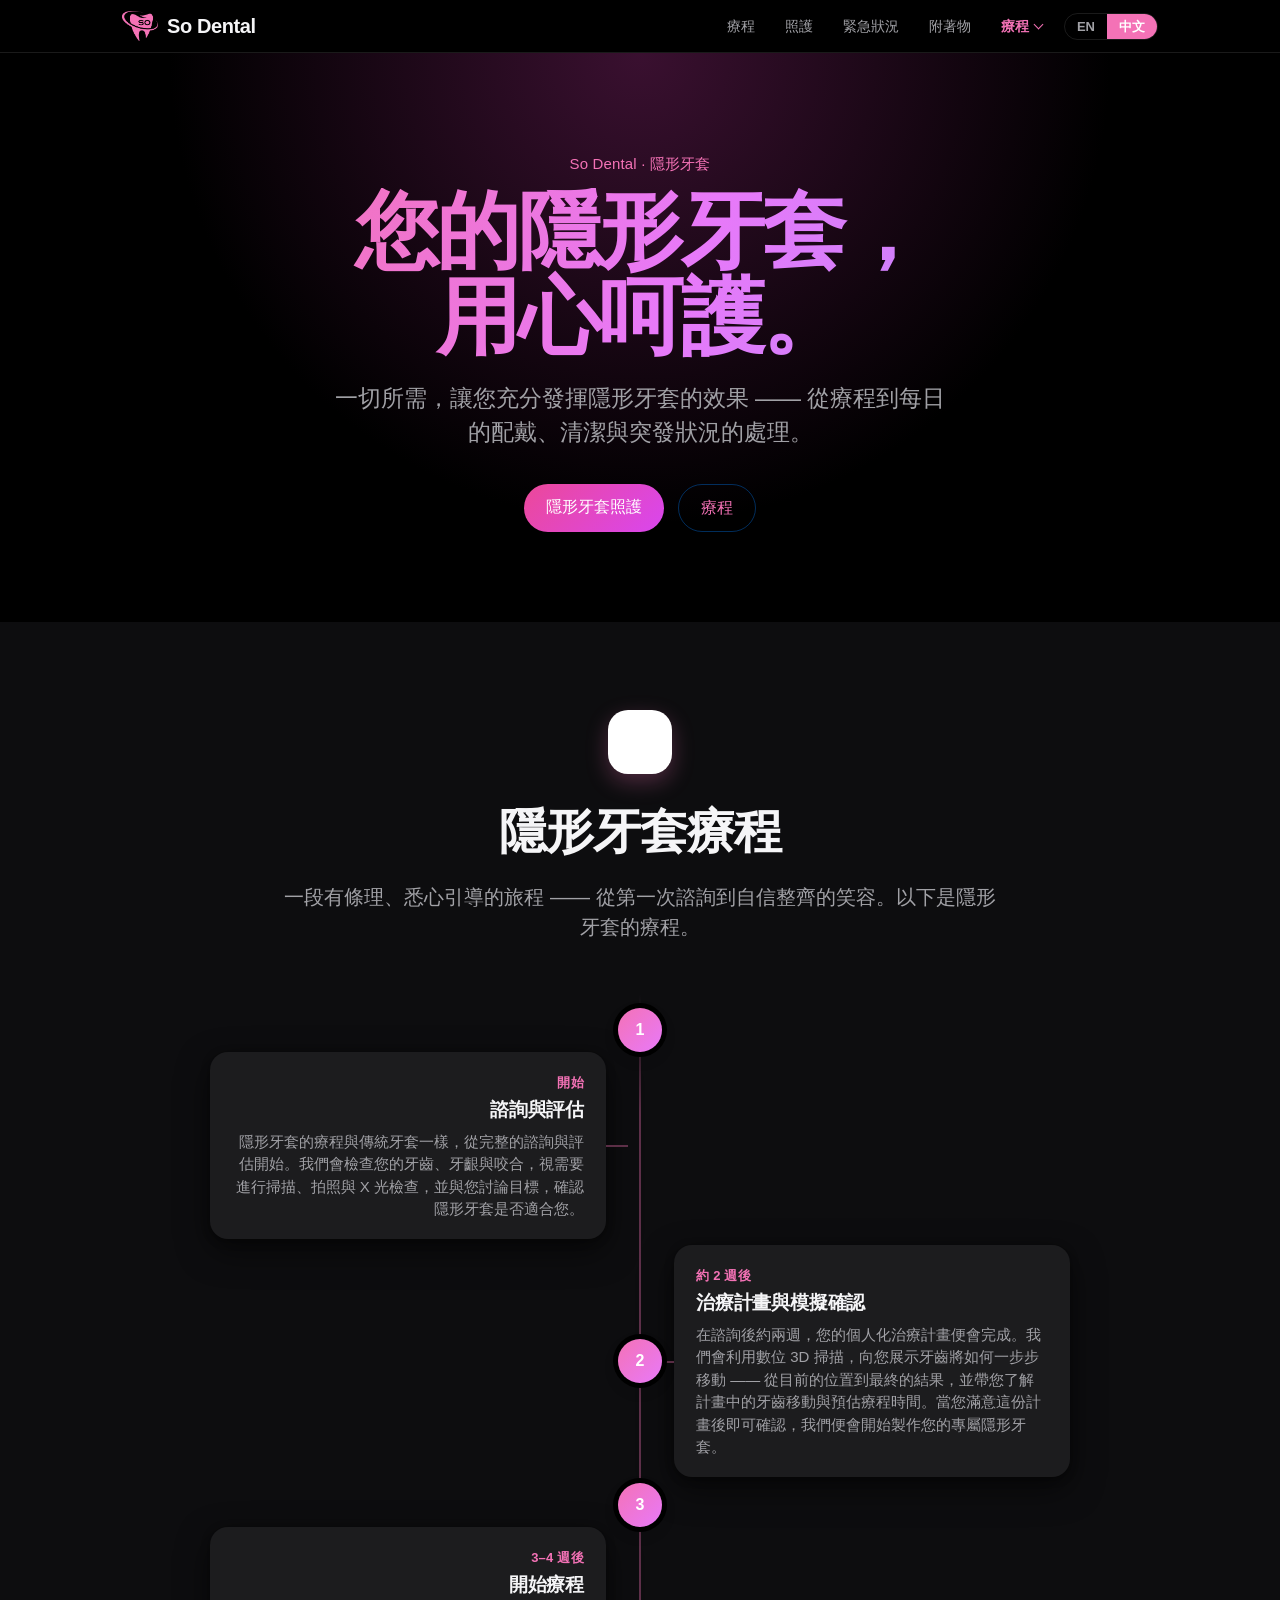
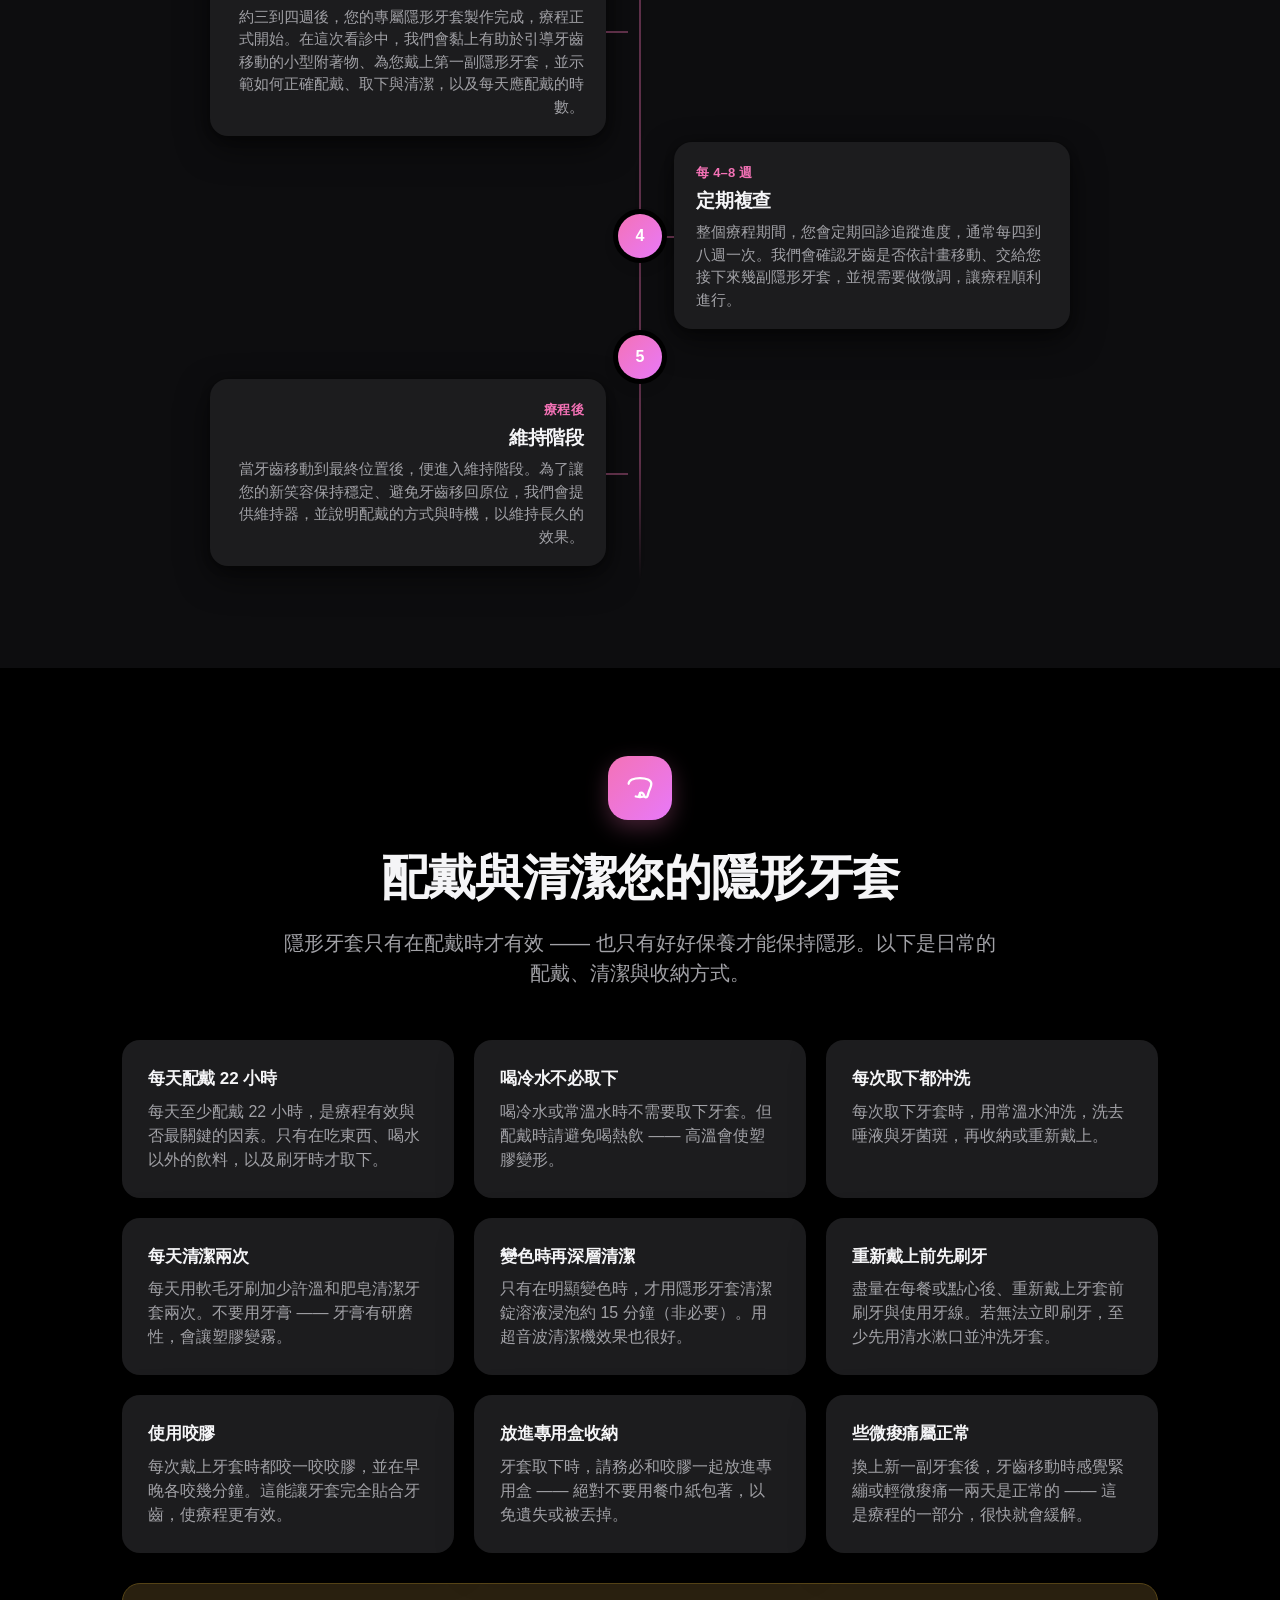
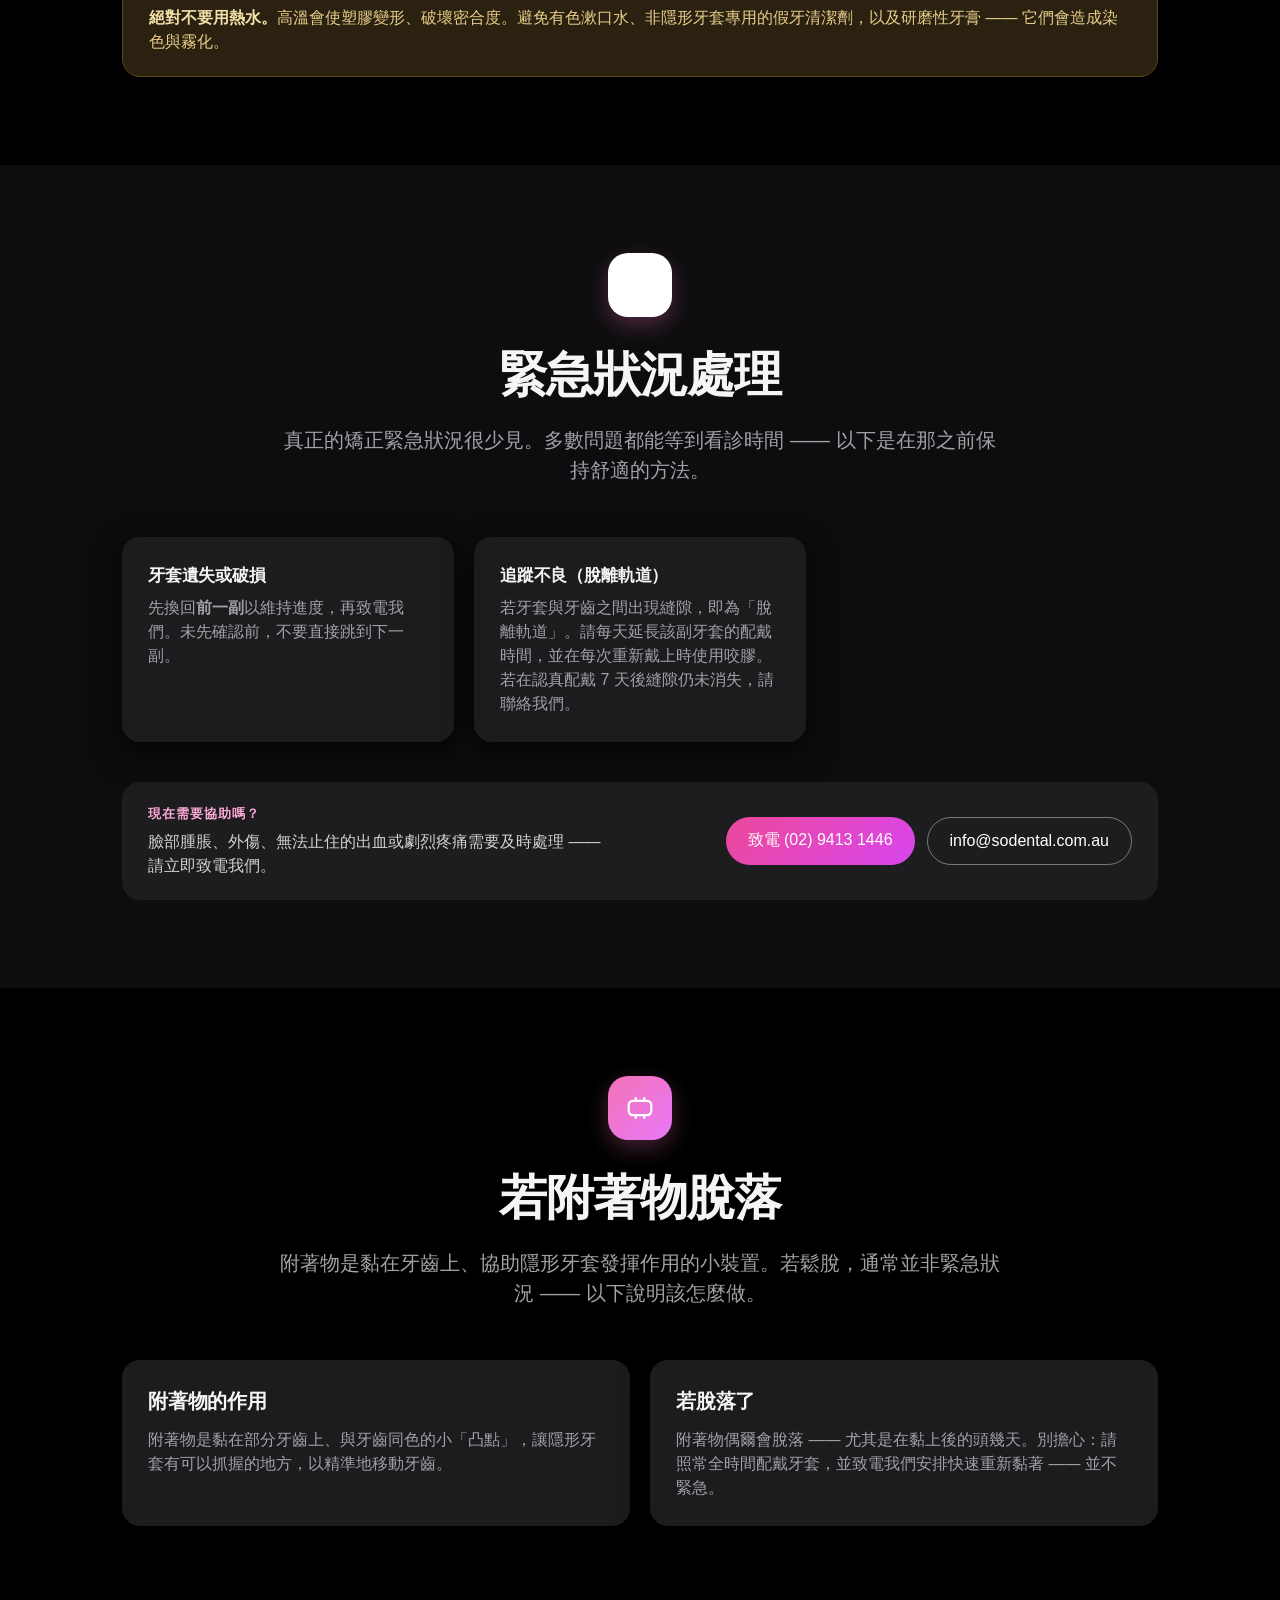
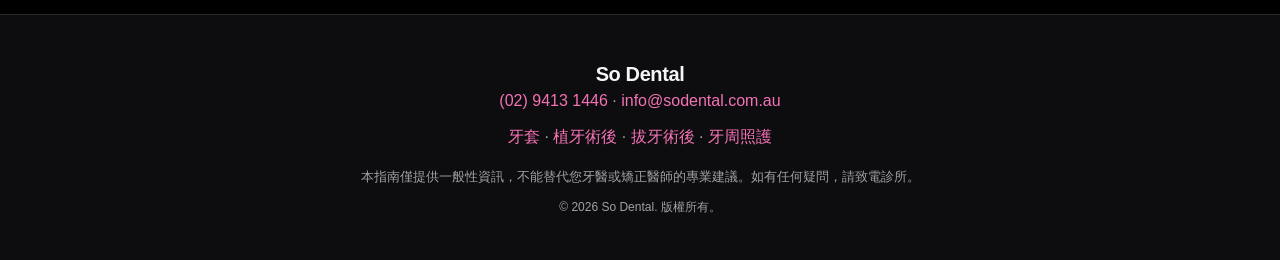
==== aligners-zh.html @ e2e8dd50 "Split Braces & Aligners into two pages (Braces + Clear Aligners) index.html/index-zh.html become the" ====
<!doctype html>
<html lang="zh-Hant">
<head>
  <meta charset="utf-8" />
  <meta name="viewport" content="width=device-width, initial-scale=1" />
  <meta name="description" content="So Dental 隱形牙套照護指南 —— 隱形牙套療程、如何配戴、清潔與收納牙套、緊急狀況處理，以及附著物脫落時該怎麼做。" />
  <title>So Dental — 隱形牙套照護</title>
  <link rel="stylesheet" href="styles.css?v=2" />
  <link rel="stylesheet" href="aligners.css?v=2" />
</head>
<body>

  <!-- ===================== NAV ===================== -->
  <header class="nav" id="top">
    <div class="nav__inner">
      <a class="nav__brand" href="#top" aria-label="So Dental 首頁"><span class="nav__logo" aria-hidden="true"></span>So Dental</a>

      <nav class="nav__links" id="navLinks" aria-label="主導覽">
        <a href="#journey">療程</a>
        <a href="#care">照護</a>
        <a href="#emergencies">緊急狀況</a>
        <a href="#attachment">附著物</a>
        <details class="tdrop">
          <summary>療程</summary>
          <div class="tdrop__menu">
            <a href="index-zh.html">牙套</a>
            <a class="is-current" aria-current="page" href="aligners-zh.html">隱形牙套</a>
            <a href="implants-zh.html">植牙術後</a>
            <a href="extraction-zh.html">拔牙術後</a>
            <a href="perio-zh.html">牙周照護</a>
          </div>
        </details>
      </nav>

      <div class="nav__actions">
        <div class="lang-toggle" role="group" aria-label="語言">
          <a href="aligners.html" lang="en">EN</a>
          <a class="is-active" href="aligners-zh.html" aria-current="true">中文</a>
        </div>
        <button class="nav__toggle" id="navToggle" aria-label="切換選單" aria-expanded="false" aria-controls="navLinks">
          <span></span><span></span><span></span>
        </button>
      </div>
    </div>
  </header>

  <!-- ===================== HERO ===================== -->
  <section class="hero">
    <div class="hero__content reveal">
      <p class="hero__eyebrow">So Dental · 隱形牙套</p>
      <h1 class="hero__title">您的隱形牙套，<br />用心呵護。</h1>
      <p class="hero__subtitle">一切所需，讓您充分發揮隱形牙套的效果 —— 從療程到每日的配戴、清潔與突發狀況的處理。</p>
      <div class="hero__actions">
        <a class="btn btn--primary" href="#care">隱形牙套照護</a>
        <a class="btn btn--ghost" href="#journey">療程</a>
      </div>
    </div>
  </section>

  <!-- ===================== 隱形牙套療程 ===================== -->
  <section class="section section--alt" id="journey">
    <div class="container">
      <div class="section__head reveal">
        <div class="badge" aria-hidden="true">
          <svg viewBox="0 0 24 24" fill="none" stroke="currentColor" stroke-width="1.6" stroke-linecap="round" stroke-linejoin="round"><path d="M6 4v10a3 3 0 0 0 3 3h6a3 3 0 0 1 3 3"/><circle cx="6" cy="4" r="2"/><circle cx="18" cy="20" r="2"/></svg>
        </div>
        <h2>隱形牙套療程</h2>
        <p class="section__lead">一段有條理、悉心引導的旅程 —— 從第一次諮詢到自信整齊的笑容。以下是隱形牙套的療程。</p>
      </div>

      <ol class="timeline">
        <li class="timeline__item reveal">
          <div class="timeline__marker">1</div>
          <div class="timeline__card">
            <span class="timeline__when">開始</span>
            <h3>諮詢與評估</h3>
            <p>隱形牙套的療程與傳統牙套一樣，從完整的諮詢與評估開始。我們會檢查您的牙齒、牙齦與咬合，視需要進行掃描、拍照與 X 光檢查，並與您討論目標，確認隱形牙套是否適合您。</p>
          </div>
        </li>
        <li class="timeline__item reveal">
          <div class="timeline__marker">2</div>
          <div class="timeline__card">
            <span class="timeline__when">約 2 週後</span>
            <h3>治療計畫與模擬確認</h3>
            <p>在諮詢後約兩週，您的個人化治療計畫便會完成。我們會利用數位 3D 掃描，向您展示牙齒將如何一步步移動 —— 從目前的位置到最終的結果，並帶您了解計畫中的牙齒移動與預估療程時間。當您滿意這份計畫後即可確認，我們便會開始製作您的專屬隱形牙套。</p>
          </div>
        </li>
        <li class="timeline__item reveal">
          <div class="timeline__marker">3</div>
          <div class="timeline__card">
            <span class="timeline__when">3–4 週後</span>
            <h3>開始療程</h3>
            <p>約三到四週後，您的專屬隱形牙套製作完成，療程正式開始。在這次看診中，我們會黏上有助於引導牙齒移動的小型附著物、為您戴上第一副隱形牙套，並示範如何正確配戴、取下與清潔，以及每天應配戴的時數。</p>
          </div>
        </li>
        <li class="timeline__item reveal">
          <div class="timeline__marker">4</div>
          <div class="timeline__card">
            <span class="timeline__when">每 4–8 週</span>
            <h3>定期複查</h3>
            <p>整個療程期間，您會定期回診追蹤進度，通常每四到八週一次。我們會確認牙齒是否依計畫移動、交給您接下來幾副隱形牙套，並視需要做微調，讓療程順利進行。</p>
          </div>
        </li>
        <li class="timeline__item reveal">
          <div class="timeline__marker">5</div>
          <div class="timeline__card">
            <span class="timeline__when">療程後</span>
            <h3>維持階段</h3>
            <p>當牙齒移動到最終位置後，便進入維持階段。為了讓您的新笑容保持穩定、避免牙齒移回原位，我們會提供維持器，並說明配戴的方式與時機，以維持長久的效果。</p>
          </div>
        </li>
      </ol>
    </div>
  </section>

  <!-- ===================== 配戴與清潔 ===================== -->
  <section class="section" id="care">
    <div class="container">
      <div class="section__head reveal">
        <div class="badge" aria-hidden="true">
          <svg viewBox="0 0 24 24" fill="none" stroke="currentColor" stroke-width="1.6" stroke-linecap="round" stroke-linejoin="round"><path d="M4 9c0-2.5 3.6-4 8-4s8 1.5 8 4c0 1.8-.7 3-1.4 4.6-.6 1.5-.9 3-1.4 4.3-.4 1-1.7 1-2.1 0-.5-1.2-.8-2.6-2-2.6-.9 0-1.4.9-1.7 2.2"/><path d="M12 15.5v3M9 18l3 .5 3-.5"/></svg>
        </div>
        <h2>配戴與清潔您的隱形牙套</h2>
        <p class="section__lead">隱形牙套只有在配戴時才有效 —— 也只有好好保養才能保持隱形。以下是日常的配戴、清潔與收納方式。</p>
      </div>

      <div class="grid grid--3 reveal">
        <div class="card">
          <h4>每天配戴 22 小時</h4>
          <p>每天至少配戴 22 小時，是療程有效與否最關鍵的因素。只有在吃東西、喝水以外的飲料，以及刷牙時才取下。</p>
        </div>
        <div class="card">
          <h4>喝冷水不必取下</h4>
          <p>喝冷水或常溫水時不需要取下牙套。但配戴時請避免喝熱飲 —— 高溫會使塑膠變形。</p>
        </div>
        <div class="card">
          <h4>每次取下都沖洗</h4>
          <p>每次取下牙套時，用常溫水沖洗，洗去唾液與牙菌斑，再收納或重新戴上。</p>
        </div>
        <div class="card">
          <h4>每天清潔兩次</h4>
          <p>每天用軟毛牙刷加少許溫和肥皂清潔牙套兩次。不要用牙膏 —— 牙膏有研磨性，會讓塑膠變霧。</p>
        </div>
        <div class="card">
          <h4>變色時再深層清潔</h4>
          <p>只有在明顯變色時，才用隱形牙套清潔錠溶液浸泡約 15 分鐘（非必要）。用超音波清潔機效果也很好。</p>
        </div>
        <div class="card">
          <h4>重新戴上前先刷牙</h4>
          <p>盡量在每餐或點心後、重新戴上牙套前刷牙與使用牙線。若無法立即刷牙，至少先用清水漱口並沖洗牙套。</p>
        </div>
        <div class="card">
          <h4>使用咬膠</h4>
          <p>每次戴上牙套時都咬一咬咬膠，並在早晚各咬幾分鐘。這能讓牙套完全貼合牙齒，使療程更有效。</p>
        </div>
        <div class="card">
          <h4>放進專用盒收納</h4>
          <p>牙套取下時，請務必和咬膠一起放進專用盒 —— 絕對不要用餐巾紙包著，以免遺失或被丟掉。</p>
        </div>
        <div class="card">
          <h4>些微痠痛屬正常</h4>
          <p>換上新一副牙套後，牙齒移動時感覺緊繃或輕微痠痛一兩天是正常的 —— 這是療程的一部分，很快就會緩解。</p>
        </div>
      </div>

      <div class="callout callout--warn reveal">
        <strong>絕對不要用熱水。</strong>高溫會使塑膠變形、破壞密合度。避免有色漱口水、非隱形牙套專用的假牙清潔劑，以及研磨性牙膏 —— 它們會造成染色與霧化。
      </div>
    </div>
  </section>

  <!-- ===================== 緊急狀況 ===================== -->
  <section class="section section--alt" id="emergencies">
    <div class="container">
      <div class="section__head reveal">
        <div class="badge" aria-hidden="true">
          <svg viewBox="0 0 24 24" fill="none" stroke="currentColor" stroke-width="1.6" stroke-linecap="round" stroke-linejoin="round"><path d="M12 3 2.5 20h19L12 3Z"/><path d="M12 10v4M12 17h.01"/></svg>
        </div>
        <h2>緊急狀況處理</h2>
        <p class="section__lead">真正的矯正緊急狀況很少見。多數問題都能等到看診時間 —— 以下是在那之前保持舒適的方法。</p>
      </div>

      <div class="grid grid--3 reveal">
        <div class="card">
          <h4>牙套遺失或破損</h4>
          <p>先換回<strong>前一副</strong>以維持進度，再致電我們。未先確認前，不要直接跳到下一副。</p>
        </div>
        <div class="card">
          <h4>追蹤不良（脫離軌道）</h4>
          <p>若牙套與牙齒之間出現縫隙，即為「脫離軌道」。請每天延長該副牙套的配戴時間，並在每次重新戴上時使用咬膠。若在認真配戴 7 天後縫隙仍未消失，請聯絡我們。</p>
        </div>
      </div>

      <div class="callout callout--emergency reveal" id="emergency-contact">
        <div>
          <p class="callout__label">現在需要協助嗎？</p>
          <p class="callout__text">臉部腫脹、外傷、無法止住的出血或劇烈疼痛需要及時處理 —— 請立即致電我們。</p>
        </div>
        <div class="callout__contact">
          <!-- REPLACE: emergency phone & email -->
          <a class="btn btn--primary" href="tel:+61294131446">致電 (02) 9413 1446</a>
          <a class="btn btn--ghost" href="mailto:info@sodental.com.au">info@sodental.com.au</a>
        </div>
      </div>
    </div>
  </section>

  <!-- ===================== 附著物脫落 ===================== -->
  <section class="section" id="attachment">
    <div class="container">
      <div class="section__head reveal">
        <div class="badge" aria-hidden="true">
          <svg viewBox="0 0 24 24" fill="none" stroke="currentColor" stroke-width="1.6" stroke-linecap="round" stroke-linejoin="round"><rect x="4" y="7" width="16" height="10" rx="3"/><path d="M9 7V5m6 2V5M9 17v2m6-2v2"/></svg>
        </div>
        <h2>若附著物脫落</h2>
        <p class="section__lead">附著物是黏在牙齒上、協助隱形牙套發揮作用的小裝置。若鬆脫，通常並非緊急狀況 —— 以下說明該怎麼做。</p>
      </div>

      <div class="grid grid--2 reveal">
        <div class="card">
          <h3>附著物的作用</h3>
          <p>附著物是黏在部分牙齒上、與牙齒同色的小「凸點」，讓隱形牙套有可以抓握的地方，以精準地移動牙齒。</p>
        </div>
        <div class="card">
          <h3>若脫落了</h3>
          <p>附著物偶爾會脫落 —— 尤其是在黏上後的頭幾天。別擔心：請照常全時間配戴牙套，並致電我們安排快速重新黏著 —— 並不緊急。</p>
        </div>
      </div>
    </div>
  </section>

  <!-- ===================== FOOTER ===================== -->
  <footer class="footer">
    <div class="container footer__inner">
      <div>
        <p class="footer__brand">So Dental</p>
        <p class="footer__contact">
          <!-- REPLACE: office phone & email -->
          <a href="tel:+61294131446">(02) 9413 1446</a> · <a href="mailto:info@sodental.com.au">info@sodental.com.au</a>
        </p>
      </div>
      <p class="footer__contact"><a href="index-zh.html">牙套</a> · <a href="implants-zh.html">植牙術後</a> · <a href="extraction-zh.html">拔牙術後</a> · <a href="perio-zh.html">牙周照護</a></p>
      <p class="footer__note">本指南僅提供一般性資訊，不能替代您牙醫或矯正醫師的專業建議。如有任何疑問，請致電診所。</p>
      <p class="footer__copy">© <span id="year"></span> So Dental. 版權所有。</p>
    </div>
  </footer>

  <script src="app.js?v=2"></script>
</body>
</html>
---- styles.css ----
/* ===================== TOKENS ===================== */
:root {
  --bg: #fbfbfd;
  --bg-alt: #f5f5f7;
  --text: #1d1d1f;
  --text-soft: #6e6e73;
  --accent: #0071e3;
  --accent-dark: #0060c8;
  --good: #1a8f4c;
  --good-bg: #eaf7ef;
  --bad: #c9372c;
  --bad-bg: #fdecea;
  --warn-bg: #fff6e6;
  --warn-border: #f0c86a;
  --card: #ffffff;
  --border: rgba(0, 0, 0, 0.08);
  --shadow: 0 2px 8px rgba(0, 0, 0, 0.04), 0 12px 32px rgba(0, 0, 0, 0.06);
  --radius: 18px;
  --radius-sm: 12px;
  --maxw: 1080px;
  --font: -apple-system, BlinkMacSystemFont, "SF Pro Display", "SF Pro Text",
    "Helvetica Neue", Arial, sans-serif;
}

* { box-sizing: border-box; }

html { scroll-behavior: smooth; scroll-padding-top: 72px; }

body {
  margin: 0;
  font-family: var(--font);
  color: var(--text);
  background: var(--bg);
  line-height: 1.5;
  -webkit-font-smoothing: antialiased;
  text-rendering: optimizeLegibility;
}

a { color: inherit; text-decoration: none; }

.container { max-width: var(--maxw); margin: 0 auto; padding: 0 22px; }

/* ===================== NAV ===================== */
.nav {
  position: sticky;
  top: 0;
  z-index: 100;
  background: rgba(251, 251, 253, 0.72);
  backdrop-filter: saturate(180%) blur(20px);
  -webkit-backdrop-filter: saturate(180%) blur(20px);
  border-bottom: 1px solid var(--border);
}

.nav__inner {
  max-width: var(--maxw);
  margin: 0 auto;
  height: 52px;
  padding: 0 22px;
  display: flex;
  align-items: center;
  justify-content: space-between;
}

.nav__brand {
  font-size: 20px;
  font-weight: 600;
  letter-spacing: -0.02em;
  display: inline-flex;
  align-items: center;
  gap: 9px;
}
/* So Dental logo mark — masked so it takes each page's accent colour */
.nav__logo {
  flex: none;
  width: 36px;
  height: 30px;
  background-color: var(--accent);
  -webkit-mask: url("logo-mask.png") left center / contain no-repeat;
  mask: url("logo-mask.png") left center / contain no-repeat;
}

.nav__links { display: flex; gap: 30px; }

.nav__links a {
  font-size: 14px;
  color: var(--text-soft);
  transition: color 0.2s ease;
}
.nav__links a:hover { color: var(--text); }

/* right-side nav actions + EN/中文 language toggle (implant pages) */
.nav__links { margin-left: auto; }
.nav__actions { display: flex; align-items: center; gap: 14px; margin-left: 22px; }

.lang-toggle {
  display: inline-flex;
  align-items: center;
  border: 1px solid var(--border);
  border-radius: 980px;
  overflow: hidden;
  font-size: 13px;
  line-height: 1;
}
.lang-toggle a {
  padding: 6px 12px;
  color: var(--text-soft);
  font-weight: 600;
  transition: background 0.2s ease, color 0.2s ease;
}
.lang-toggle a.is-active { background: var(--accent); color: #fff; }
.lang-toggle a:not(.is-active):hover { color: var(--text); }

/* compact "Treatments" dropdown (native <details>) — switches guides */
.tdrop { position: relative; display: inline-flex; align-items: center; }
.tdrop > summary {
  list-style: none;
  cursor: pointer;
  font-size: 14px;
  font-weight: 600;
  color: var(--accent);
  display: inline-flex;
  align-items: center;
  gap: 6px;
  white-space: nowrap;
}
.tdrop > summary::-webkit-details-marker { display: none; }
.tdrop > summary::after {
  content: "";
  width: 6px;
  height: 6px;
  border-right: 1.6px solid currentColor;
  border-bottom: 1.6px solid currentColor;
  transform: rotate(45deg);
  margin-top: -3px;
  transition: transform 0.2s ease;
}
.tdrop[open] > summary::after { transform: rotate(-135deg); margin-top: 2px; }
.tdrop__menu {
  position: absolute;
  top: calc(100% + 14px);
  right: 0;
  min-width: 220px;
  background: var(--card);
  border: 1px solid var(--border);
  border-radius: 14px;
  box-shadow: var(--shadow);
  padding: 6px;
  display: flex;
  flex-direction: column;
  gap: 2px;
  z-index: 200;
}
.nav__links .tdrop__menu a {
  padding: 11px 14px;
  border-radius: 9px;
  font-size: 14px;
  color: var(--text);
  white-space: nowrap;
}
.nav__links .tdrop__menu a:hover { background: var(--bg-alt); color: var(--text); }
.nav__links .tdrop__menu a.is-current { color: var(--accent); font-weight: 600; background: var(--bg-alt); }

.nav__toggle {
  display: none;
  flex-direction: column;
  justify-content: center;
  gap: 5px;
  width: 40px;
  height: 40px;
  padding: 0;
  background: none;
  border: none;
  cursor: pointer;
}
.nav__toggle span {
  display: block;
  height: 1.5px;
  width: 22px;
  background: var(--text);
  transition: transform 0.3s ease, opacity 0.3s ease;
}

/* ===================== BUTTONS ===================== */
.btn {
  display: inline-block;
  font-size: 16px;
  font-weight: 500;
  padding: 11px 22px;
  border-radius: 980px;
  transition: transform 0.15s ease, background 0.2s ease, color 0.2s ease;
  white-space: nowrap;
}
.btn:active { transform: scale(0.97); }
.btn--sm { font-size: 14px; padding: 8px 18px; }

.btn--primary { background: var(--accent); color: #fff; }
.btn--primary:hover { background: var(--accent-dark); }

.btn--ghost { color: var(--accent); border: 1px solid rgba(0, 113, 227, 0.4); }
.btn--ghost:hover { background: rgba(0, 113, 227, 0.06); }

/* ===================== HERO ===================== */
.hero {
  text-align: center;
  padding: 100px 22px 90px;
  background: radial-gradient(circle at 50% 0%, #eef4ff 0%, var(--bg) 55%);
}
.hero__content { max-width: 760px; margin: 0 auto; }

.hero__eyebrow {
  font-size: 15px;
  color: var(--accent);
  font-weight: 500;
  margin: 0 0 12px;
  letter-spacing: 0.01em;
}
.hero__title {
  font-size: clamp(44px, 8vw, 84px);
  line-height: 1.03;
  letter-spacing: -0.03em;
  font-weight: 700;
  margin: 0 0 20px;
}
.hero__subtitle {
  font-size: clamp(18px, 2.5vw, 23px);
  color: var(--text-soft);
  margin: 0 auto 34px;
  max-width: 620px;
}
.hero__actions { display: flex; gap: 14px; justify-content: center; flex-wrap: wrap; }

/* ===================== SECTIONS ===================== */
.section { padding: 88px 0; }
.section--alt { background: var(--bg-alt); }

.section__head { text-align: center; max-width: 720px; margin: 0 auto 52px; }
.section__head h2 {
  font-size: clamp(32px, 5vw, 48px);
  letter-spacing: -0.02em;
  font-weight: 700;
  margin: 0 0 14px;
}
.section__lead { font-size: clamp(17px, 2.2vw, 20px); color: var(--text-soft); margin: 0; }

.subhead {
  font-size: 22px;
  font-weight: 600;
  letter-spacing: -0.01em;
  margin: 44px 0 22px;
  text-align: center;
}

.badge {
  width: 64px;
  height: 64px;
  margin: 0 auto 22px;
  display: grid;
  place-items: center;
  border-radius: 20px;
  background: #fff;
  color: var(--accent);
  box-shadow: var(--shadow);
}
.badge svg { width: 34px; height: 34px; }
.section--alt .badge { background: #fff; }

/* ===================== STEPS ===================== */
.steps {
  list-style: none;
  counter-reset: step;
  margin: 0 auto;
  padding: 0;
  max-width: 720px;
  display: grid;
  gap: 14px;
}
.steps li {
  display: flex;
  gap: 18px;
  align-items: flex-start;
  background: var(--card);
  border-radius: var(--radius);
  padding: 22px 24px;
  box-shadow: var(--shadow);
}
.steps__num {
  flex: none;
  width: 34px;
  height: 34px;
  border-radius: 50%;
  background: var(--accent);
  color: #fff;
  font-weight: 600;
  display: grid;
  place-items: center;
  font-size: 15px;
}
.steps h3 { margin: 0 0 4px; font-size: 18px; letter-spacing: -0.01em; }
.steps p { margin: 0; color: var(--text-soft); }

/* ===================== TIMELINE ===================== */
.timeline {
  position: relative;
  max-width: 860px;
  margin: 0 auto;
  padding: 8px 0;
  list-style: none;
}
/* the connecting line */
.timeline::before {
  content: "";
  position: absolute;
  top: 0;
  bottom: 0;
  left: 50%;
  transform: translateX(-50%);
  width: 2px;
  background: linear-gradient(180deg, transparent, var(--accent) 10%, var(--accent) 90%, transparent);
  opacity: 0.35;
  z-index: 0;
}

.timeline__item {
  position: relative;
  display: grid;
  grid-template-columns: 1fr 48px 1fr;
  align-items: center;
  column-gap: 10px;
  margin: 6px 0;
}

/* node marker sits on the line */
.timeline__marker {
  grid-column: 2;
  justify-self: center;
  z-index: 2;
  width: 44px;
  height: 44px;
  border-radius: 50%;
  background: var(--accent);
  color: #fff;
  font-weight: 600;
  font-size: 16px;
  display: grid;
  place-items: center;
  box-shadow: 0 0 0 5px var(--bg), 0 6px 16px rgba(0, 0, 0, 0.14);
}

.timeline__card {
  position: relative;
  z-index: 1;
  background: var(--card);
  border-radius: var(--radius);
  padding: 18px 22px;
  box-shadow: var(--shadow);
}
/* small connector from card to the centre line */
.timeline__card::after {
  content: "";
  position: absolute;
  top: 50%;
  width: 22px;
  height: 2px;
  background: var(--accent);
  opacity: 0.35;
}

.timeline__item:nth-child(odd) .timeline__card { grid-column: 1; text-align: right; }
.timeline__item:nth-child(odd) .timeline__card::after { right: -22px; }
.timeline__item:nth-child(even) .timeline__card { grid-column: 3; text-align: left; }
.timeline__item:nth-child(even) .timeline__card::after { left: -22px; }

.timeline__when {
  display: inline-block;
  font-size: 13px;
  font-weight: 600;
  letter-spacing: 0.02em;
  color: var(--accent);
  margin-bottom: 4px;
}
.timeline__card h3 { margin: 0 0 6px; font-size: 19px; letter-spacing: -0.01em; }
.timeline__card p { margin: 0; color: var(--text-soft); font-size: 15px; }

/* collapse to a single left rail on small screens */
@media (max-width: 720px) {
  .timeline::before { left: 21px; }
  .timeline__item {
    grid-template-columns: 44px 1fr;
    column-gap: 16px;
    align-items: start;
    margin: 4px 0;
  }
  .timeline__marker { grid-column: 1; align-self: start; }
  .timeline__item:nth-child(odd) .timeline__card,
  .timeline__item:nth-child(even) .timeline__card {
    grid-column: 2;
    text-align: left;
  }
  .timeline__card::after { display: none; }
}

/* ===================== GRID + CARDS ===================== */
.grid { display: grid; gap: 20px; }
.grid--2 { grid-template-columns: repeat(2, 1fr); }
.grid--3 { grid-template-columns: repeat(3, 1fr); }
.grid--cards { grid-template-columns: repeat(4, 1fr); }

.card {
  background: var(--card);
  border-radius: var(--radius);
  padding: 26px 26px;
  box-shadow: var(--shadow);
}
.card h3 { margin: 0 0 12px; font-size: 20px; letter-spacing: -0.01em; }
.card h4 { margin: 0 0 8px; font-size: 17px; letter-spacing: -0.01em; }
.card p { margin: 0; color: var(--text-soft); }

.card--good { background: var(--good-bg); }
.card--bad { background: var(--bad-bg); }

/* ===================== LISTS ===================== */
.list { margin: 0; padding-left: 20px; color: var(--text-soft); }
.list li { margin: 7px 0; }
.list--check, .list--cross { list-style: none; padding-left: 0; }
.list--check li, .list--cross li { position: relative; padding-left: 30px; }
.list--check li::before,
.list--cross li::before {
  position: absolute;
  left: 0;
  top: 0;
  font-weight: 700;
}
.list--check li::before { content: "✓"; color: var(--good); }
.list--cross li::before { content: "✕"; color: var(--bad); }

.pill {
  display: inline-block;
  font-size: 13px;
  font-weight: 600;
  padding: 4px 12px;
  border-radius: 980px;
  letter-spacing: 0.02em;
}
.pill--good { background: var(--good); color: #fff; }
.pill--bad { background: var(--bad); color: #fff; }

/* ===================== TIPS / CALLOUTS ===================== */
.tip {
  max-width: 720px;
  margin: 28px auto 0;
  background: #fff;
  border: 1px solid var(--border);
  border-radius: var(--radius-sm);
  padding: 16px 20px;
  color: var(--text-soft);
  font-size: 15px;
}
.tip strong { color: var(--text); }

.callout {
  margin-top: 30px;
  border-radius: var(--radius);
  padding: 22px 26px;
}
.callout--warn {
  background: var(--warn-bg);
  border: 1px solid var(--warn-border);
  color: #6b4e00;
}
.callout--warn strong { color: #5a3d00; }

.callout--emergency {
  margin-top: 40px;
  /* fixed dark background so it stays readable in both light and dark mode */
  background: #1d1d1f;
  color: #fff;
  display: flex;
  gap: 24px;
  align-items: center;
  justify-content: space-between;
  flex-wrap: wrap;
}
.callout__label { font-size: 13px; text-transform: uppercase; letter-spacing: 0.08em; color: #ff6b60; margin: 0 0 6px; font-weight: 600; }
.callout__text { margin: 0; color: rgba(255, 255, 255, 0.8); max-width: 460px; }
.callout__contact { display: flex; gap: 12px; flex-wrap: wrap; }
.callout--emergency .btn--ghost { color: #fff; border-color: rgba(255, 255, 255, 0.4); }
.callout--emergency .btn--ghost:hover { background: rgba(255, 255, 255, 0.1); }

/* ===================== PRODUCTS ===================== */
.product {
  background: var(--card);
  border-radius: var(--radius);
  padding: 26px 22px;
  box-shadow: var(--shadow);
  display: flex;
  flex-direction: column;
  transition: transform 0.25s ease, box-shadow 0.25s ease;
}
.product:hover {
  transform: translateY(-6px);
  box-shadow: 0 4px 12px rgba(0, 0, 0, 0.06), 0 22px 44px rgba(0, 0, 0, 0.1);
}
.product__icon { font-size: 40px; margin-bottom: 14px; }
.product h3 { margin: 0 0 8px; font-size: 19px; letter-spacing: -0.01em; }
.product p { margin: 0 0 20px; color: var(--text-soft); font-size: 15px; flex: 1; }

.disclaimer {
  max-width: 780px;
  margin: 36px auto 0;
  text-align: center;
  font-size: 13px;
  color: var(--text-soft);
}

/* ===================== FOOTER ===================== */
.footer { background: var(--bg-alt); border-top: 1px solid var(--border); padding: 44px 0; }
.footer__inner { text-align: center; display: grid; gap: 12px; }
.footer__brand { font-size: 20px; font-weight: 600; margin: 0; letter-spacing: -0.02em; }
.footer__contact { margin: 0; color: var(--text-soft); }
.footer__contact a { color: var(--accent); }
.footer__note { margin: 6px auto 0; max-width: 620px; font-size: 13px; color: var(--text-soft); }
.footer__copy { margin: 0; font-size: 12px; color: var(--text-soft); }

/* ===================== REVEAL ANIMATION ===================== */
.reveal {
  opacity: 0;
  transform: translateY(24px);
  transition: opacity 0.7s ease, transform 0.7s ease;
}
.reveal.is-visible { opacity: 1; transform: none; }

/* ===================== RESPONSIVE ===================== */
@media (max-width: 900px) {
  .grid--cards { grid-template-columns: repeat(2, 1fr); }
  .grid--3 { grid-template-columns: repeat(2, 1fr); }
}

@media (max-width: 720px) {
  .nav__toggle { display: flex; }
  .nav__links {
    position: absolute;
    top: 52px;
    left: 0;
    right: 0;
    flex-direction: column;
    gap: 0;
    background: rgba(251, 251, 253, 0.96);
    backdrop-filter: blur(20px);
    -webkit-backdrop-filter: blur(20px);
    border-bottom: 1px solid var(--border);
    max-height: 0;
    overflow: hidden;
    transition: max-height 0.3s ease;
  }
  .nav__links.is-open { max-height: 85vh; overflow-y: auto; }
  .nav__links a {
    padding: 16px 22px;
    border-top: 1px solid var(--border);
    font-size: 16px;
  }
  /* Treatments dropdown expands inline within the mobile menu */
  .tdrop { display: block; }
  .tdrop > summary {
    padding: 16px 22px;
    border-top: 1px solid var(--border);
    font-size: 16px;
    justify-content: space-between;
  }
  .tdrop__menu {
    position: static;
    min-width: 0;
    border: none;
    border-radius: 0;
    box-shadow: none;
    background: transparent;
    padding: 0;
    gap: 0;
  }
  .nav__links .tdrop__menu a {
    padding: 14px 22px 14px 40px;
    border-radius: 0;
    border-top: 1px solid var(--border);
    font-size: 15px;
  }
  .nav__links .tdrop__menu a.is-current { background: transparent; }
  .nav__toggle.is-open span:nth-child(1) { transform: translateY(6.5px) rotate(45deg); }
  .nav__toggle.is-open span:nth-child(2) { opacity: 0; }
  .nav__toggle.is-open span:nth-child(3) { transform: translateY(-6.5px) rotate(-45deg); }

  .grid--2, .grid--3, .grid--cards { grid-template-columns: 1fr; }
  .section { padding: 64px 0; }
  .callout--emergency { flex-direction: column; align-items: flex-start; }
}

/* ===================== DARK MODE (always on — no light mode) ===================== */
:root {
  color-scheme: dark;
  --bg: #000000;
  --bg-alt: #0d0d0f;
  --text: #f5f5f7;
  --text-soft: #a1a1a6;
  --accent: #2997ff;
  --accent-dark: #0a84ff;
  --card: #1c1c1e;
  --border: rgba(255, 255, 255, 0.1);
  --shadow: 0 2px 8px rgba(0, 0, 0, 0.4), 0 12px 32px rgba(0, 0, 0, 0.5);
  --good-bg: #14301f;
  --bad-bg: #3a1512;
  --warn-bg: #2a2110;
  --warn-border: #5a4718;
}
.nav { background: rgba(0, 0, 0, 0.72); }
.hero { background: radial-gradient(circle at 50% 0%, #10233f 0%, var(--bg) 55%); }
.badge { background: var(--card); }
.tip { background: var(--card); }
.callout--warn { color: #e8cd8a; }
.callout--warn strong { color: #f3dfa8; }
.nav__links { background: rgba(0, 0, 0, 0.96); }

@media (prefers-reduced-motion: reduce) {
  html { scroll-behavior: auto; }
  .reveal { opacity: 1; transform: none; transition: none; }
}
---- aligners.css ----
/* ===================================================================
   Clear Aligners page theme — Rose / Pink with gradient flourishes
   Loaded after styles.css. Distinct from braces-blue, implants-teal,
   extraction-coral, perio-violet. Site is dark-only.
   =================================================================== */

:root {
  --accent: #f472b6;
  --accent-dark: #f9a8d4;
}

.hero { background: radial-gradient(circle at 50% 0%, #3a1030 0%, var(--bg) 55%); }
.hero__eyebrow { color: var(--accent); }
.hero__title {
  color: #f472b6;
  background: linear-gradient(115deg, #f472b6 0%, #e879f9 55%, #c084fc 100%);
  -webkit-background-clip: text;
  background-clip: text;
  -webkit-text-fill-color: transparent;
}

.badge {
  background: linear-gradient(135deg, #f472b6, #e879f9);
  color: #fff;
  box-shadow: 0 8px 22px rgba(244, 114, 182, 0.28);
}

.btn--primary { background: linear-gradient(135deg, #ec4899, #d946ef); }
.btn--primary:hover { background: linear-gradient(135deg, #db2777, #c026d3); }

.steps__num,
.timeline__marker { background: linear-gradient(135deg, #f472b6, #e879f9); }

.callout--emergency .callout__label { color: #f9a8d4; }
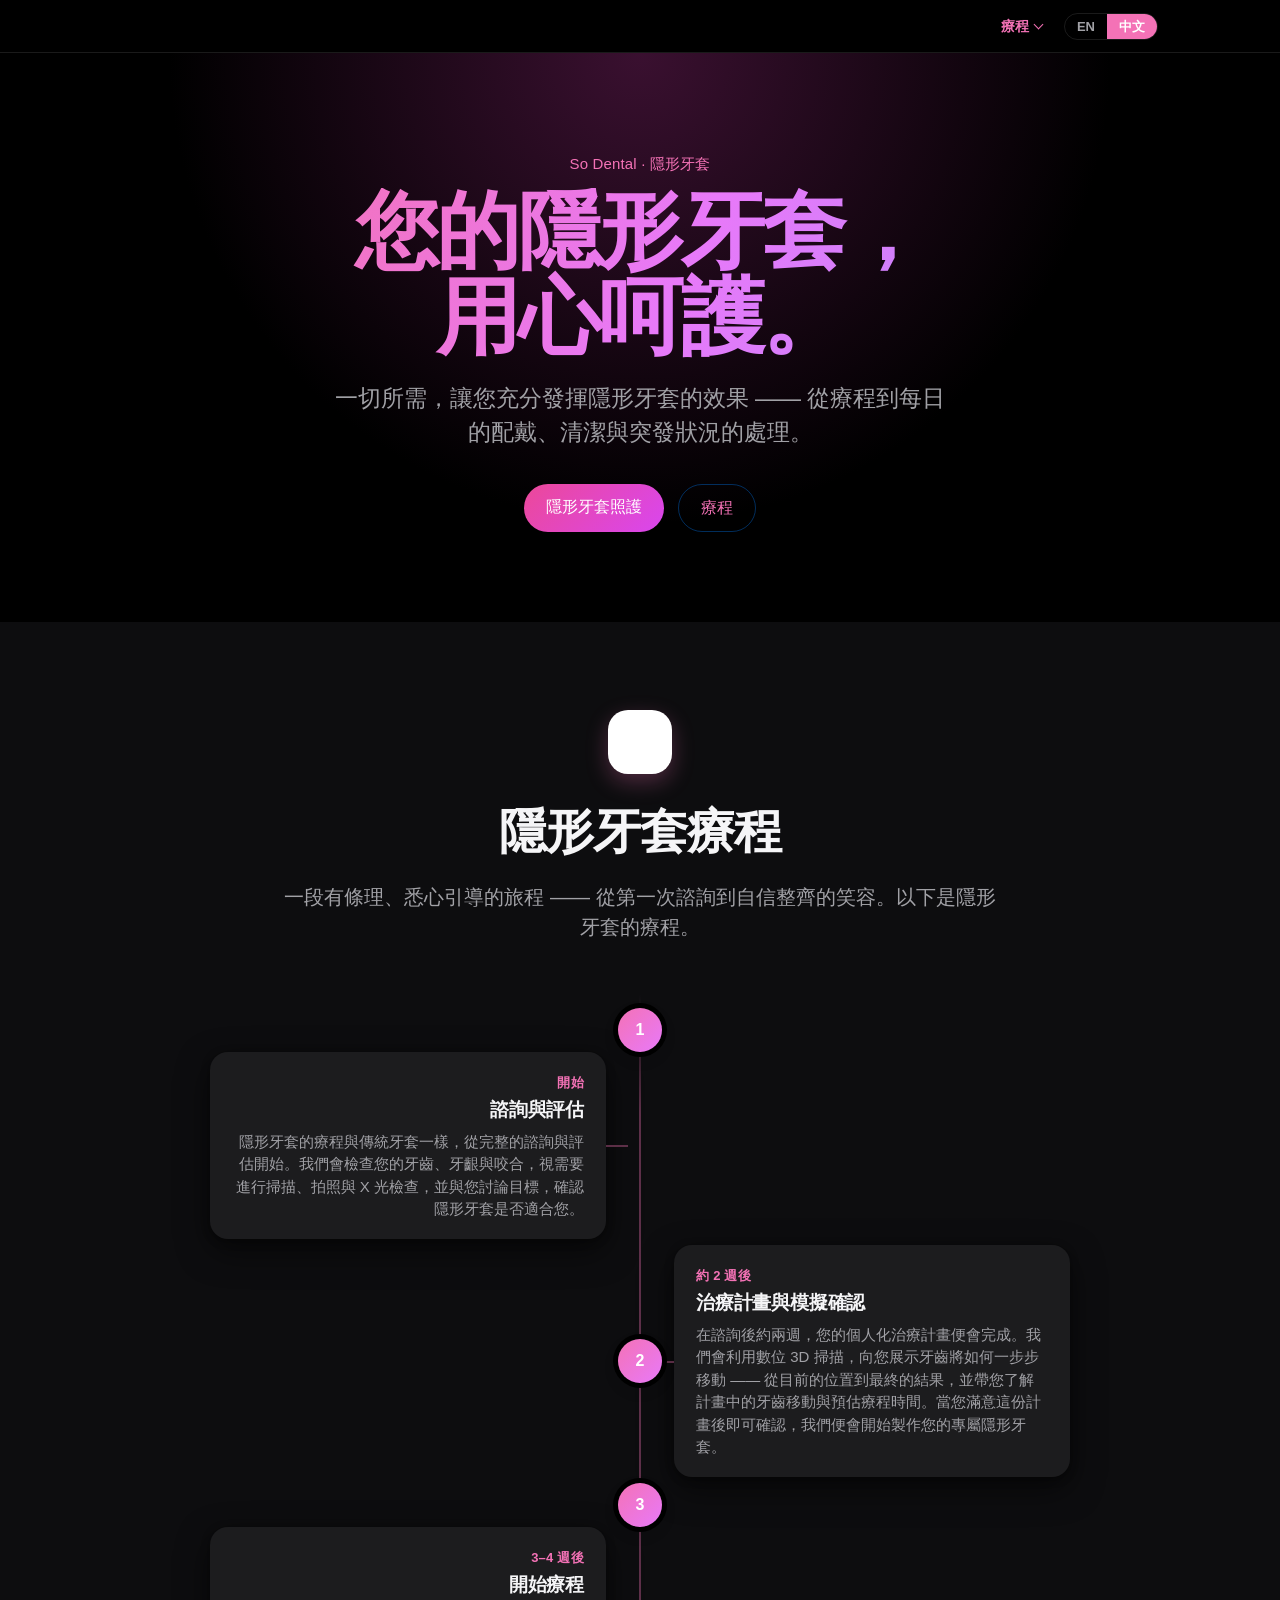
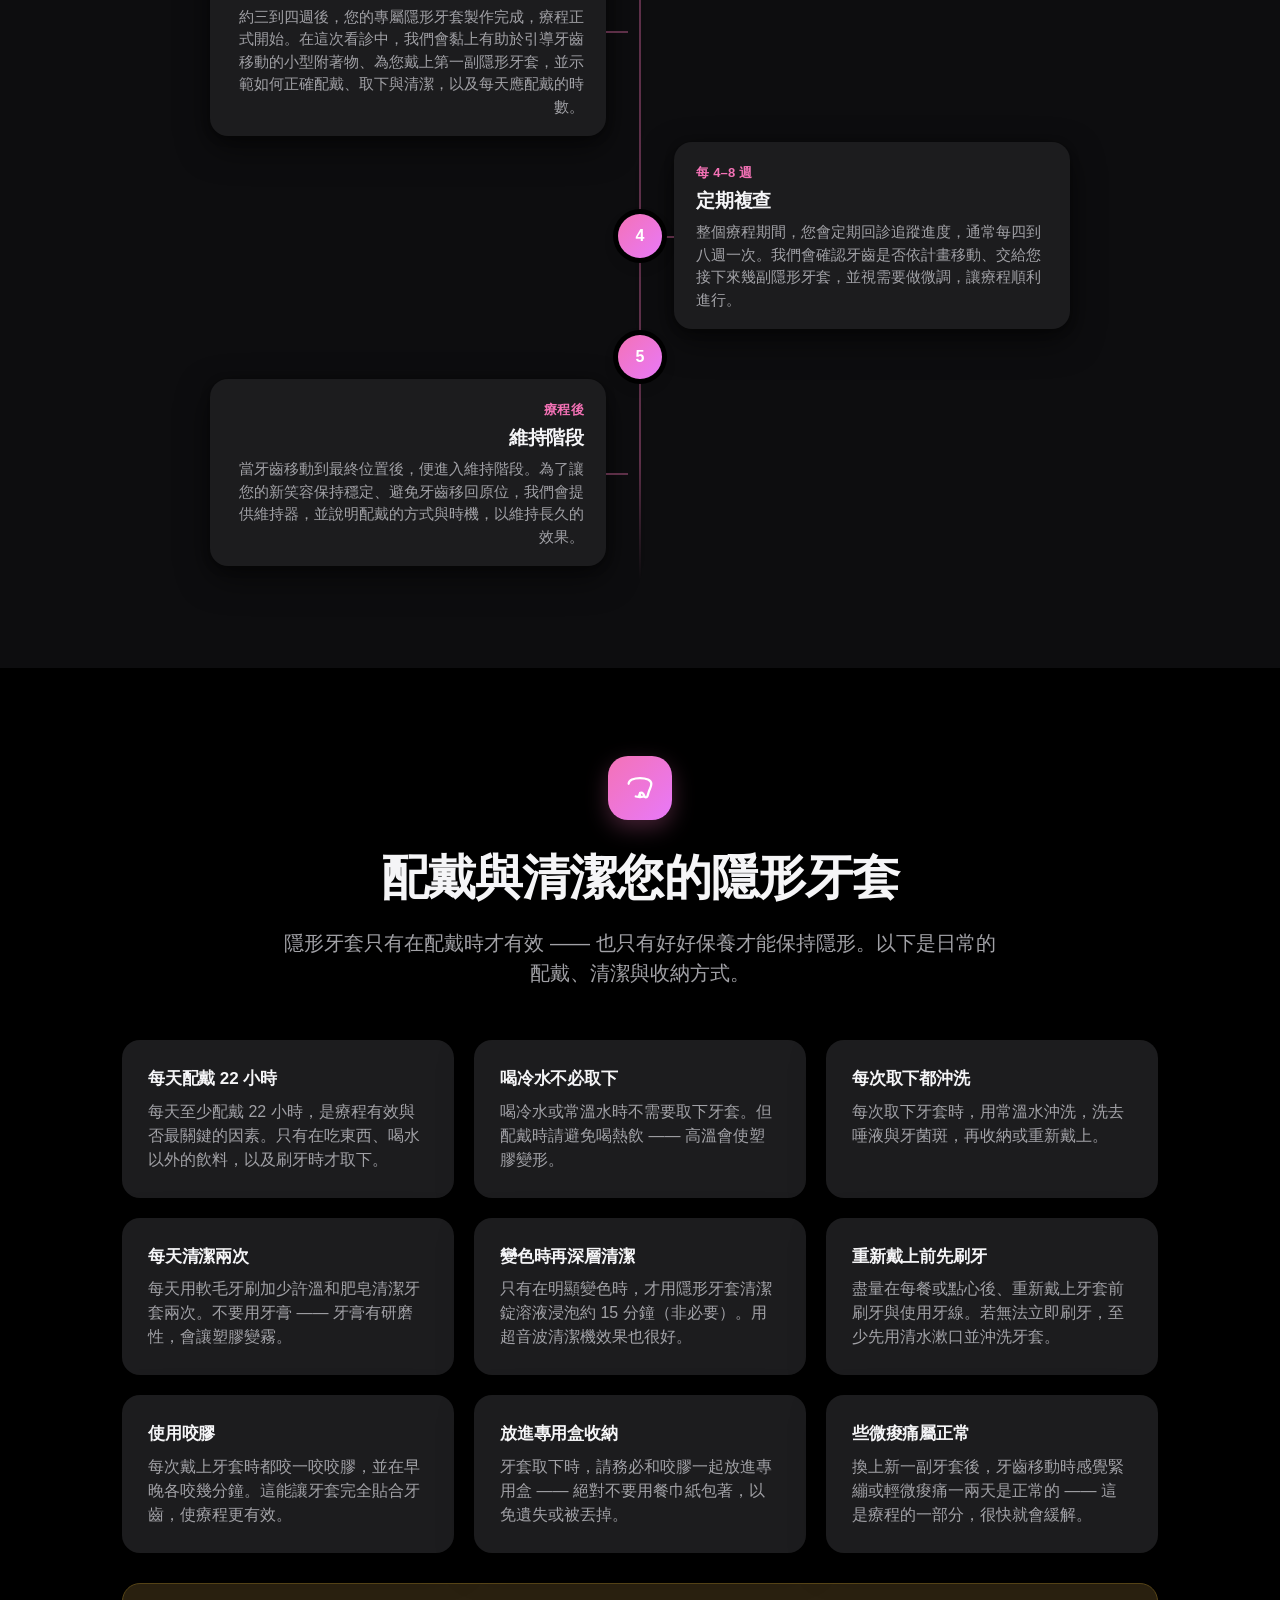
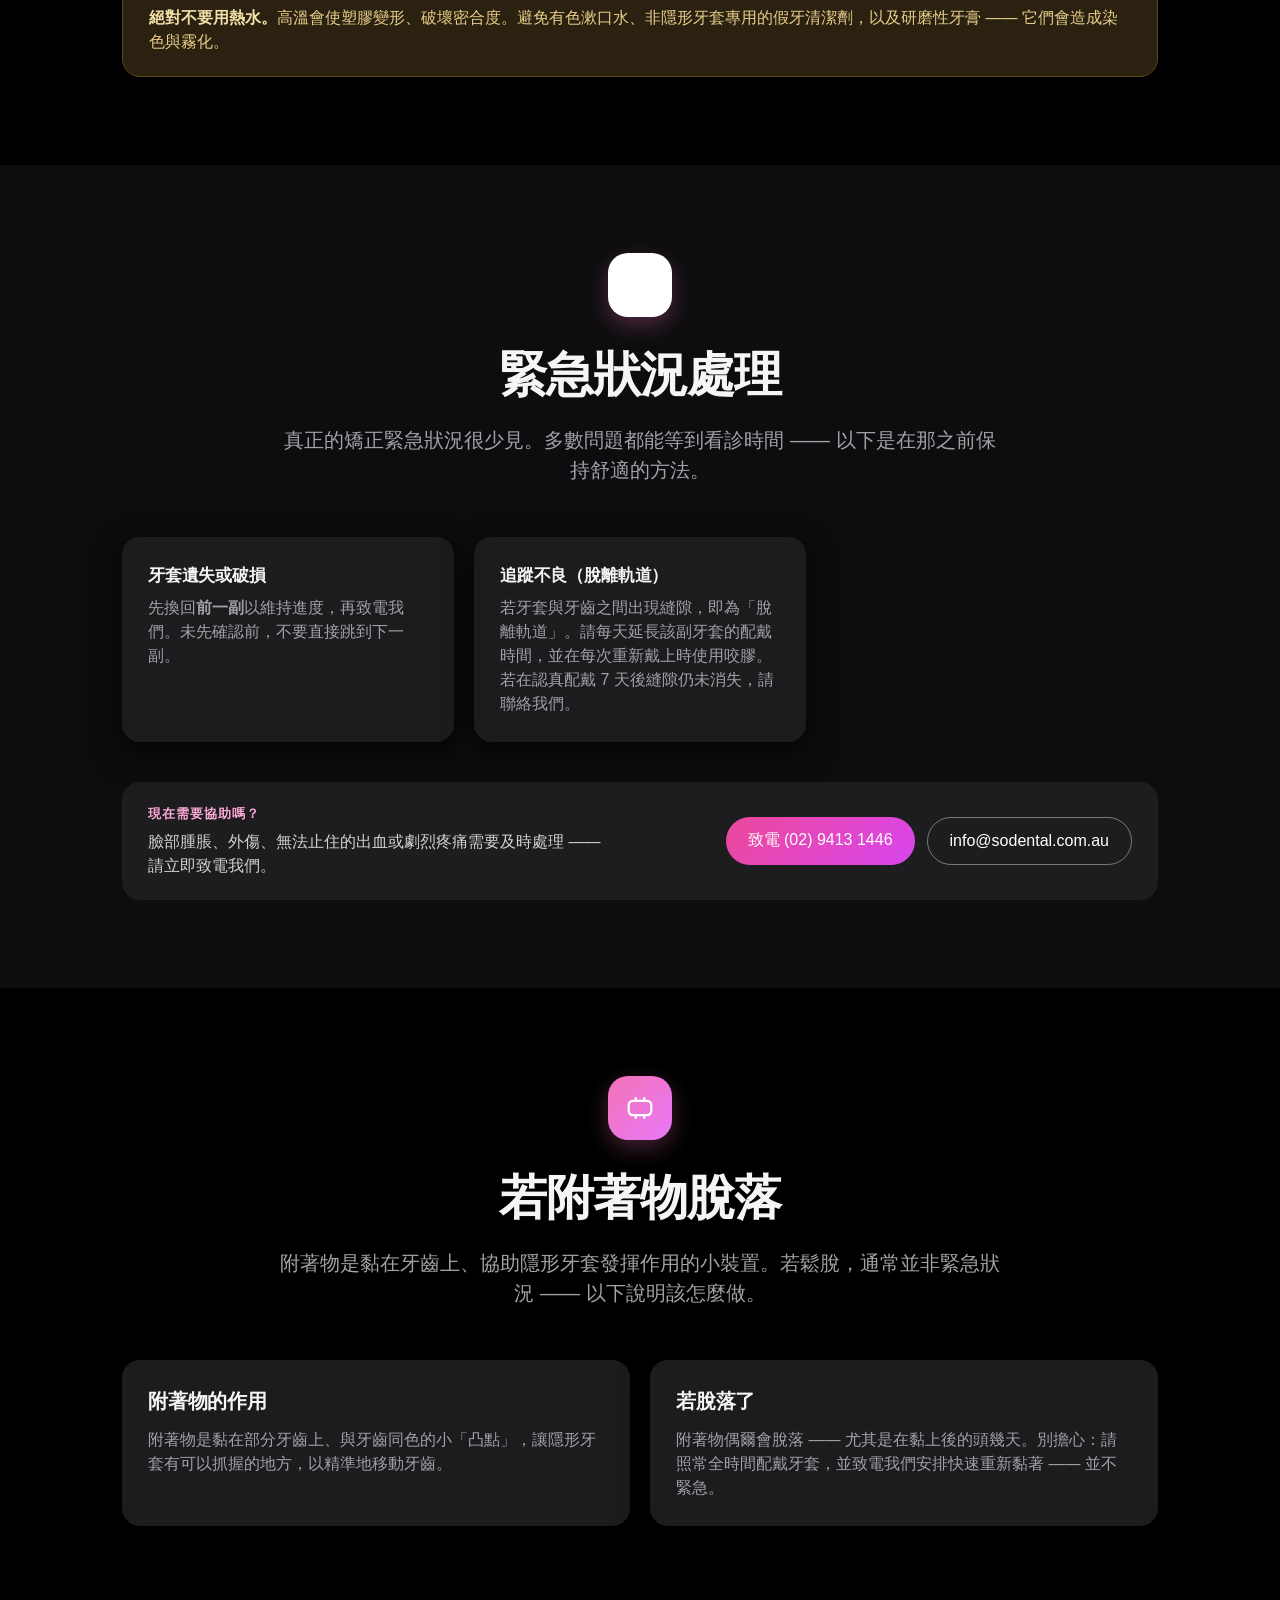
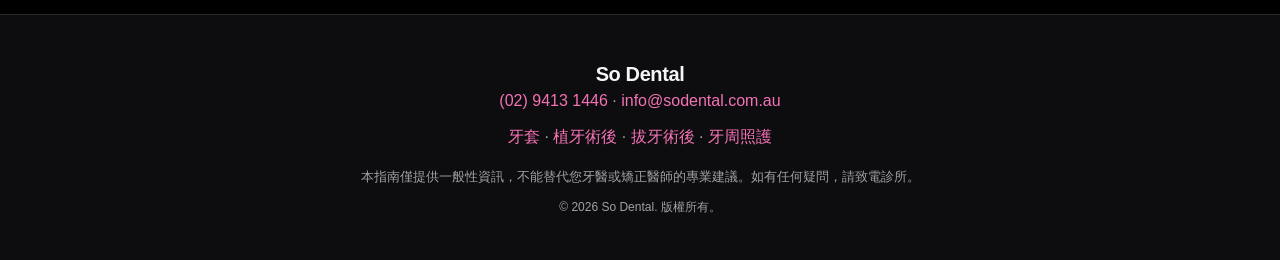
==== commit 6112d6cc: "Nav: strip logo, wordmark and in-page anchors — keep Treatments + language toggle The nav bar now ca" ====
--- a/aligners-zh.html
+++ b/aligners-zh.html
@@ -13,13 +13,8 @@
   <!-- ===================== NAV ===================== -->
   <header class="nav" id="top">
     <div class="nav__inner">
-      <a class="nav__brand" href="#top" aria-label="So Dental 首頁"><span class="nav__logo" aria-hidden="true"></span>So Dental</a>
 
       <nav class="nav__links" id="navLinks" aria-label="主導覽">
-        <a href="#journey">療程</a>
-        <a href="#care">照護</a>
-        <a href="#emergencies">緊急狀況</a>
-        <a href="#attachment">附著物</a>
         <details class="tdrop">
           <summary>療程</summary>
           <div class="tdrop__menu">
--- a/styles.css
+++ b/styles.css
@@ -59,24 +59,6 @@
   display: flex;
   align-items: center;
   justify-content: space-between;
-}
-
-.nav__brand {
-  font-size: 20px;
-  font-weight: 600;
-  letter-spacing: -0.02em;
-  display: inline-flex;
-  align-items: center;
-  gap: 9px;
-}
-/* So Dental logo mark — masked so it takes each page's accent colour */
-.nav__logo {
-  flex: none;
-  width: 36px;
-  height: 30px;
-  background-color: var(--accent);
-  -webkit-mask: url("logo-mask.png") left center / contain no-repeat;
-  mask: url("logo-mask.png") left center / contain no-repeat;
 }
 
 .nav__links { display: flex; gap: 30px; }
@@ -558,14 +540,10 @@
     border-top: 1px solid var(--border);
     font-size: 16px;
   }
-  /* Treatments dropdown expands inline within the mobile menu */
+  /* Mobile hamburger shows the treatments list only — hide the "Treatments"
+     label; the dropdown is forced open by JS. */
   .tdrop { display: block; }
-  .tdrop > summary {
-    padding: 16px 22px;
-    border-top: 1px solid var(--border);
-    font-size: 16px;
-    justify-content: space-between;
-  }
+  .tdrop > summary { display: none; }
   .tdrop__menu {
     position: static;
     min-width: 0;
@@ -577,10 +555,10 @@
     gap: 0;
   }
   .nav__links .tdrop__menu a {
-    padding: 14px 22px 14px 40px;
+    padding: 16px 22px;
     border-radius: 0;
     border-top: 1px solid var(--border);
-    font-size: 15px;
+    font-size: 16px;
   }
   .nav__links .tdrop__menu a.is-current { background: transparent; }
   .nav__toggle.is-open span:nth-child(1) { transform: translateY(6.5px) rotate(45deg); }
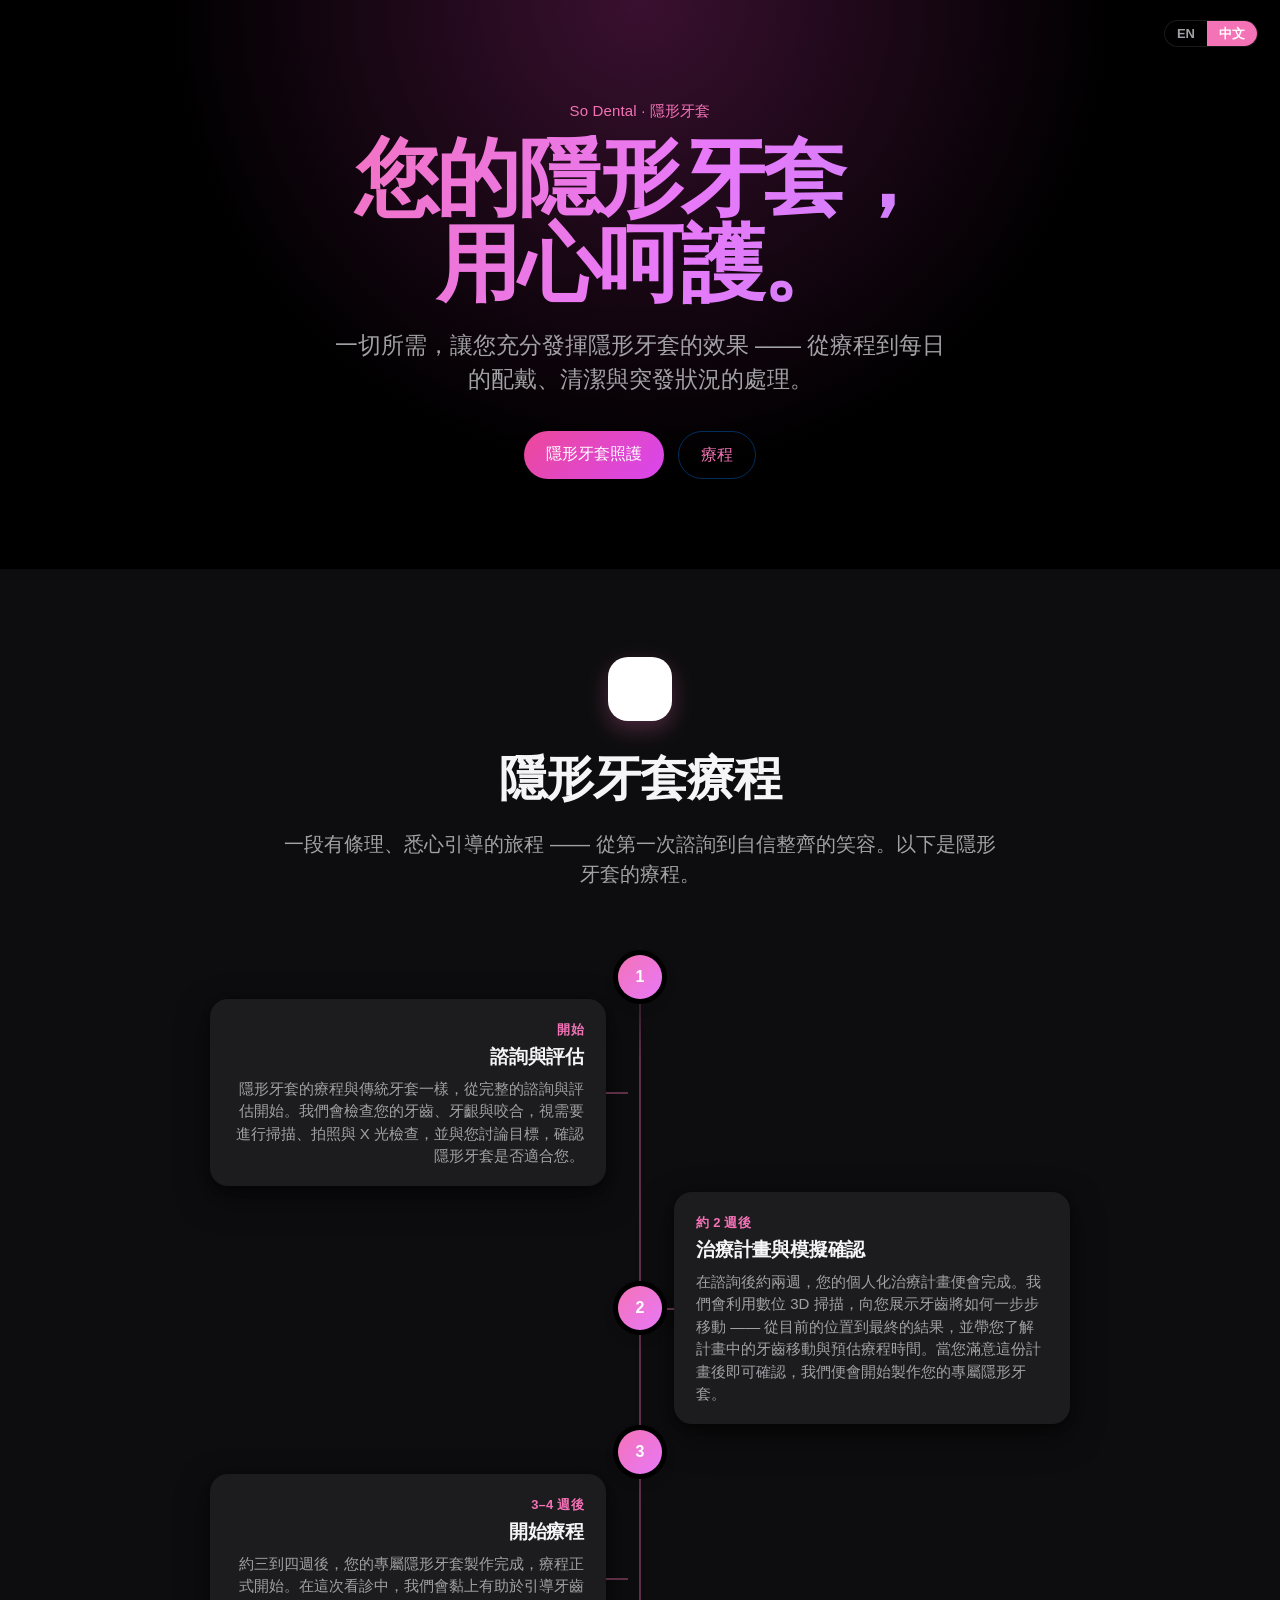
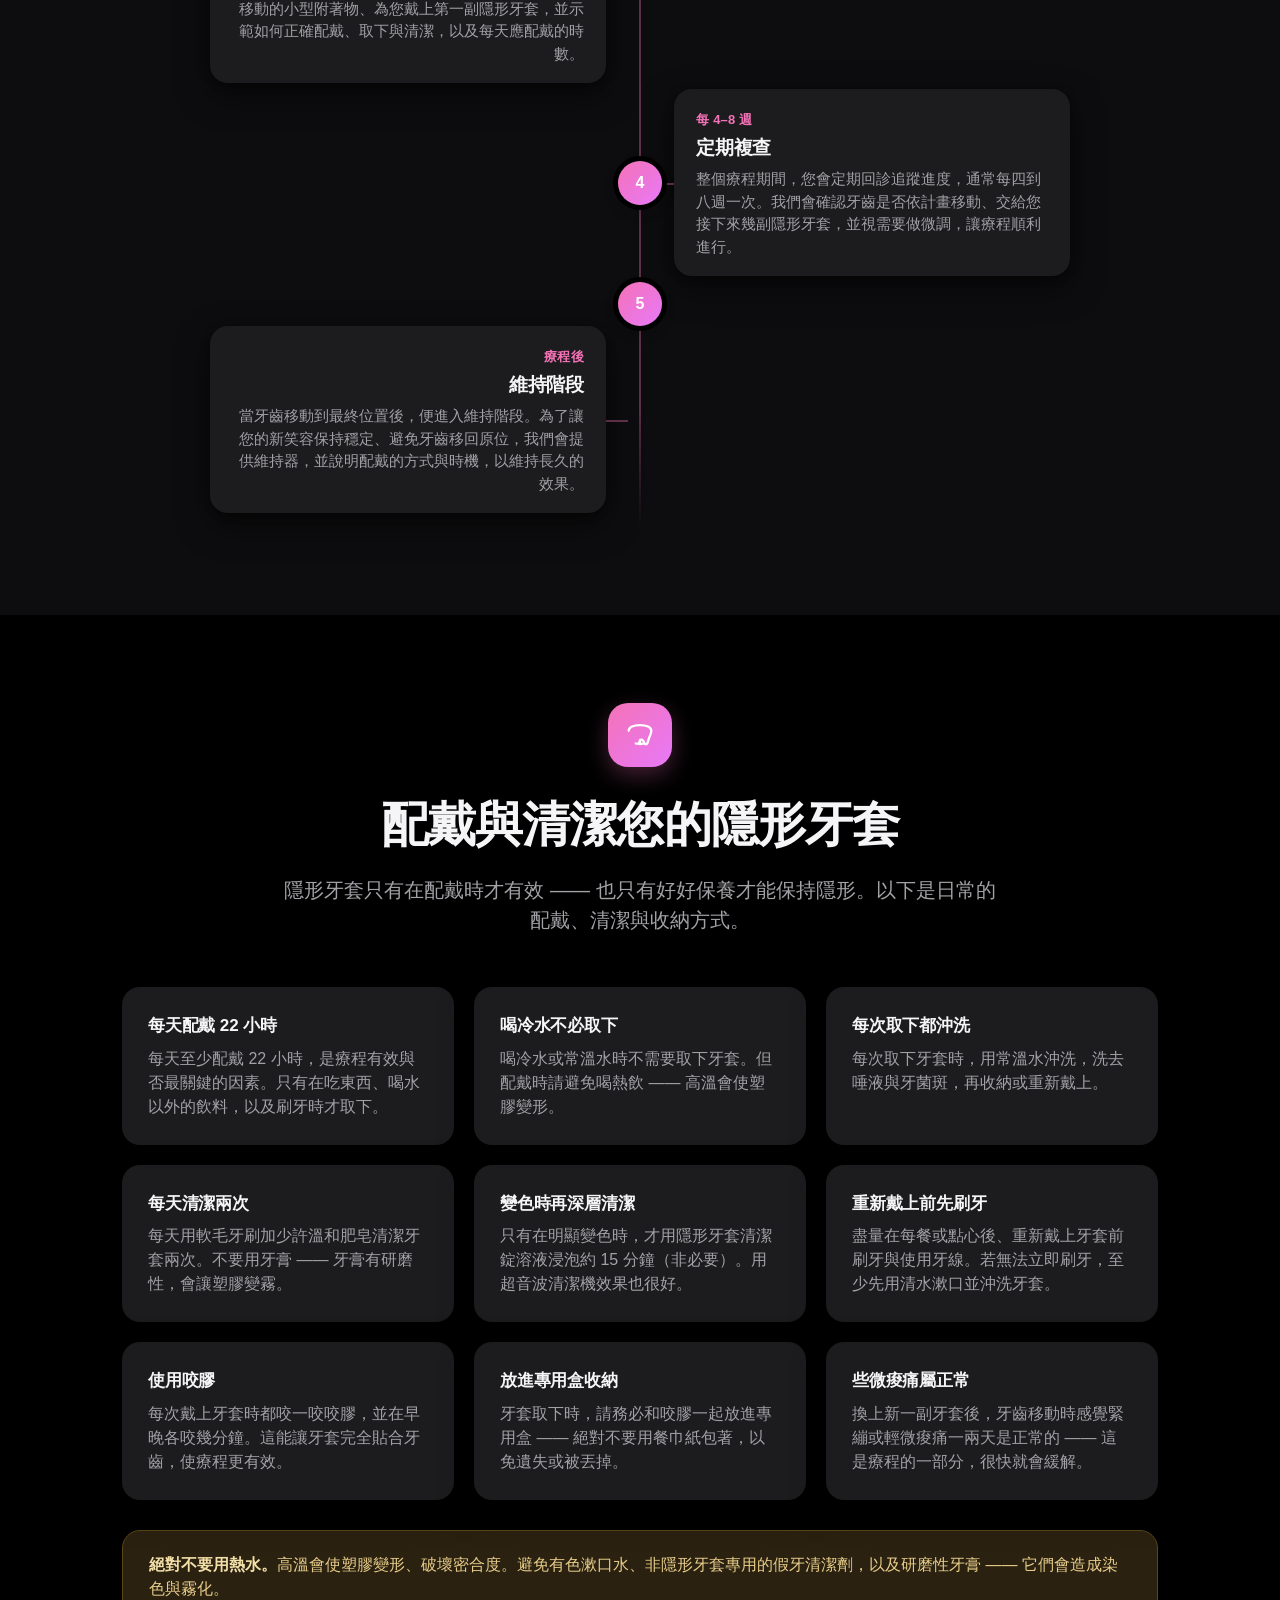
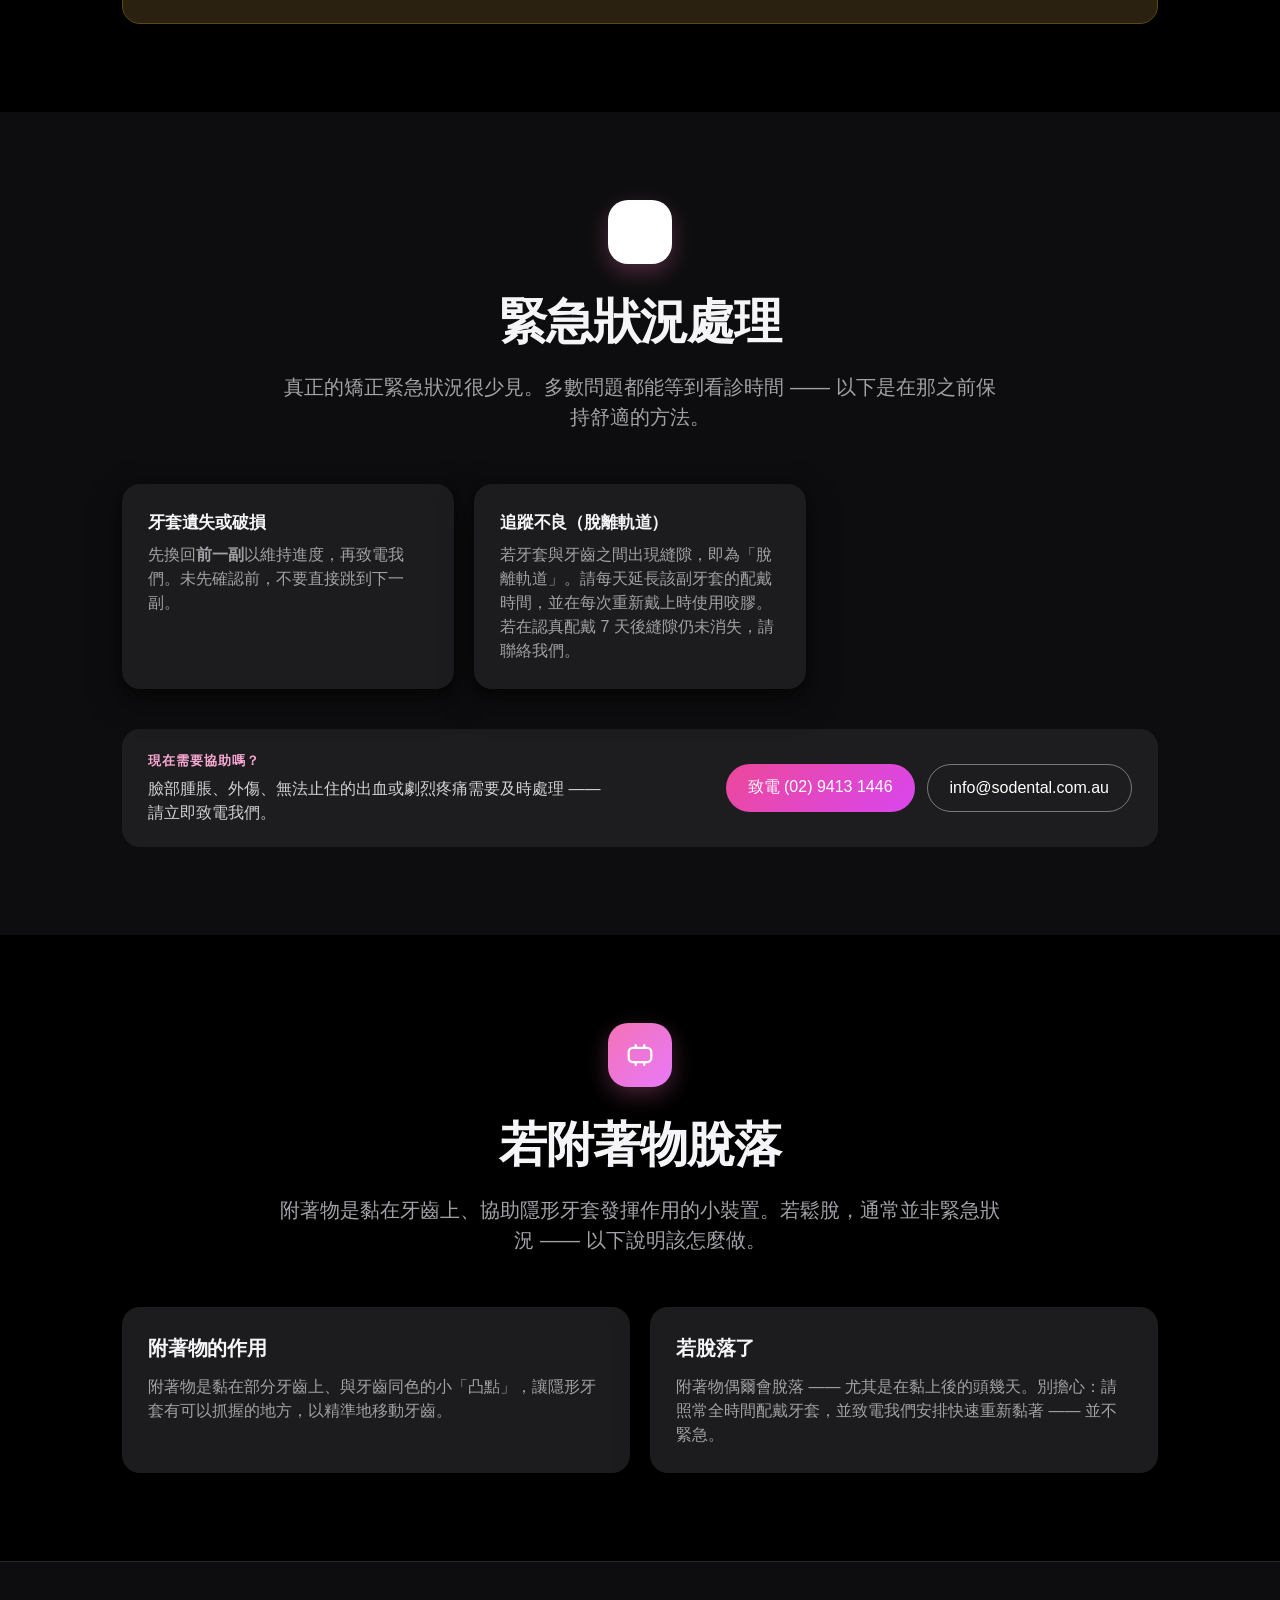
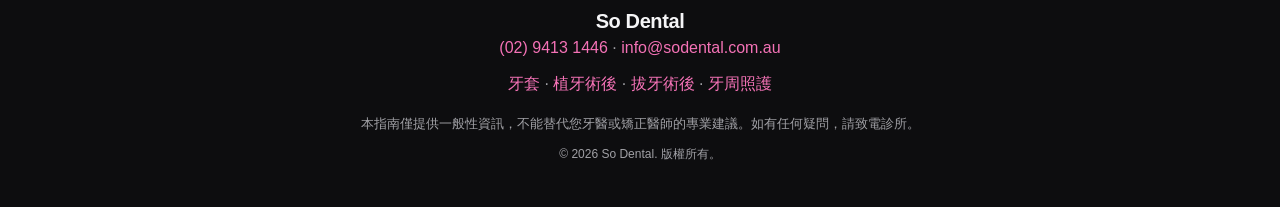
==== commit 571af061: "Drop nav bar; move language toggle into hero; complete footer treatment links Remove the sticky nav " ====
--- a/aligners-zh.html
+++ b/aligners-zh.html
@@ -10,37 +10,12 @@
 </head>
 <body>
 
-  <!-- ===================== NAV ===================== -->
-  <header class="nav" id="top">
-    <div class="nav__inner">
-
-      <nav class="nav__links" id="navLinks" aria-label="主導覽">
-        <details class="tdrop">
-          <summary>療程</summary>
-          <div class="tdrop__menu">
-            <a href="index-zh.html">牙套</a>
-            <a class="is-current" aria-current="page" href="aligners-zh.html">隱形牙套</a>
-            <a href="implants-zh.html">植牙術後</a>
-            <a href="extraction-zh.html">拔牙術後</a>
-            <a href="perio-zh.html">牙周照護</a>
-          </div>
-        </details>
-      </nav>
-
-      <div class="nav__actions">
-        <div class="lang-toggle" role="group" aria-label="語言">
-          <a href="aligners.html" lang="en">EN</a>
-          <a class="is-active" href="aligners-zh.html" aria-current="true">中文</a>
-        </div>
-        <button class="nav__toggle" id="navToggle" aria-label="切換選單" aria-expanded="false" aria-controls="navLinks">
-          <span></span><span></span><span></span>
-        </button>
-      </div>
-    </div>
-  </header>
-
   <!-- ===================== HERO ===================== -->
   <section class="hero">
+    <div class="lang-toggle" role="group" aria-label="語言">
+      <a href="aligners.html" lang="en">EN</a>
+      <a class="is-active" href="aligners-zh.html" aria-current="true">中文</a>
+    </div>
     <div class="hero__content reveal">
       <p class="hero__eyebrow">So Dental · 隱形牙套</p>
       <h1 class="hero__title">您的隱形牙套，<br />用心呵護。</h1>
--- a/styles.css
+++ b/styles.css
@@ -40,40 +40,8 @@
 
 .container { max-width: var(--maxw); margin: 0 auto; padding: 0 22px; }
 
-/* ===================== NAV ===================== */
-.nav {
-  position: sticky;
-  top: 0;
-  z-index: 100;
-  background: rgba(251, 251, 253, 0.72);
-  backdrop-filter: saturate(180%) blur(20px);
-  -webkit-backdrop-filter: saturate(180%) blur(20px);
-  border-bottom: 1px solid var(--border);
-}
-
-.nav__inner {
-  max-width: var(--maxw);
-  margin: 0 auto;
-  height: 52px;
-  padding: 0 22px;
-  display: flex;
-  align-items: center;
-  justify-content: space-between;
-}
-
-.nav__links { display: flex; gap: 30px; }
-
-.nav__links a {
-  font-size: 14px;
-  color: var(--text-soft);
-  transition: color 0.2s ease;
-}
-.nav__links a:hover { color: var(--text); }
-
-/* right-side nav actions + EN/中文 language toggle (implant pages) */
-.nav__links { margin-left: auto; }
-.nav__actions { display: flex; align-items: center; gap: 14px; margin-left: 22px; }
-
+/* ===================== LANGUAGE TOGGLE ===================== */
+/* EN/中文 pill — floated top-right inside the hero on every page */
 .lang-toggle {
   display: inline-flex;
   align-items: center;
@@ -91,76 +59,6 @@
 }
 .lang-toggle a.is-active { background: var(--accent); color: #fff; }
 .lang-toggle a:not(.is-active):hover { color: var(--text); }
-
-/* compact "Treatments" dropdown (native <details>) — switches guides */
-.tdrop { position: relative; display: inline-flex; align-items: center; }
-.tdrop > summary {
-  list-style: none;
-  cursor: pointer;
-  font-size: 14px;
-  font-weight: 600;
-  color: var(--accent);
-  display: inline-flex;
-  align-items: center;
-  gap: 6px;
-  white-space: nowrap;
-}
-.tdrop > summary::-webkit-details-marker { display: none; }
-.tdrop > summary::after {
-  content: "";
-  width: 6px;
-  height: 6px;
-  border-right: 1.6px solid currentColor;
-  border-bottom: 1.6px solid currentColor;
-  transform: rotate(45deg);
-  margin-top: -3px;
-  transition: transform 0.2s ease;
-}
-.tdrop[open] > summary::after { transform: rotate(-135deg); margin-top: 2px; }
-.tdrop__menu {
-  position: absolute;
-  top: calc(100% + 14px);
-  right: 0;
-  min-width: 220px;
-  background: var(--card);
-  border: 1px solid var(--border);
-  border-radius: 14px;
-  box-shadow: var(--shadow);
-  padding: 6px;
-  display: flex;
-  flex-direction: column;
-  gap: 2px;
-  z-index: 200;
-}
-.nav__links .tdrop__menu a {
-  padding: 11px 14px;
-  border-radius: 9px;
-  font-size: 14px;
-  color: var(--text);
-  white-space: nowrap;
-}
-.nav__links .tdrop__menu a:hover { background: var(--bg-alt); color: var(--text); }
-.nav__links .tdrop__menu a.is-current { color: var(--accent); font-weight: 600; background: var(--bg-alt); }
-
-.nav__toggle {
-  display: none;
-  flex-direction: column;
-  justify-content: center;
-  gap: 5px;
-  width: 40px;
-  height: 40px;
-  padding: 0;
-  background: none;
-  border: none;
-  cursor: pointer;
-}
-.nav__toggle span {
-  display: block;
-  height: 1.5px;
-  width: 22px;
-  background: var(--text);
-  transition: transform 0.3s ease, opacity 0.3s ease;
-}
 
 /* ===================== BUTTONS ===================== */
 .btn {
@@ -183,11 +81,23 @@
 
 /* ===================== HERO ===================== */
 .hero {
+  position: relative;
   text-align: center;
   padding: 100px 22px 90px;
   background: radial-gradient(circle at 50% 0%, #eef4ff 0%, var(--bg) 55%);
 }
 .hero__content { max-width: 760px; margin: 0 auto; }
+
+/* language pill sits at the hero's top-right corner */
+.hero .lang-toggle {
+  position: absolute;
+  top: 20px;
+  right: 22px;
+  z-index: 10;
+  background: rgba(255, 255, 255, 0.7);
+  backdrop-filter: saturate(180%) blur(12px);
+  -webkit-backdrop-filter: saturate(180%) blur(12px);
+}
 
 .hero__eyebrow {
   font-size: 15px;
@@ -518,52 +428,7 @@
 }
 
 @media (max-width: 720px) {
-  .nav__toggle { display: flex; }
-  .nav__links {
-    position: absolute;
-    top: 52px;
-    left: 0;
-    right: 0;
-    flex-direction: column;
-    gap: 0;
-    background: rgba(251, 251, 253, 0.96);
-    backdrop-filter: blur(20px);
-    -webkit-backdrop-filter: blur(20px);
-    border-bottom: 1px solid var(--border);
-    max-height: 0;
-    overflow: hidden;
-    transition: max-height 0.3s ease;
-  }
-  .nav__links.is-open { max-height: 85vh; overflow-y: auto; }
-  .nav__links a {
-    padding: 16px 22px;
-    border-top: 1px solid var(--border);
-    font-size: 16px;
-  }
-  /* Mobile hamburger shows the treatments list only — hide the "Treatments"
-     label; the dropdown is forced open by JS. */
-  .tdrop { display: block; }
-  .tdrop > summary { display: none; }
-  .tdrop__menu {
-    position: static;
-    min-width: 0;
-    border: none;
-    border-radius: 0;
-    box-shadow: none;
-    background: transparent;
-    padding: 0;
-    gap: 0;
-  }
-  .nav__links .tdrop__menu a {
-    padding: 16px 22px;
-    border-radius: 0;
-    border-top: 1px solid var(--border);
-    font-size: 16px;
-  }
-  .nav__links .tdrop__menu a.is-current { background: transparent; }
-  .nav__toggle.is-open span:nth-child(1) { transform: translateY(6.5px) rotate(45deg); }
-  .nav__toggle.is-open span:nth-child(2) { opacity: 0; }
-  .nav__toggle.is-open span:nth-child(3) { transform: translateY(-6.5px) rotate(-45deg); }
+  .hero .lang-toggle { top: 16px; right: 16px; }
 
   .grid--2, .grid--3, .grid--cards { grid-template-columns: 1fr; }
   .section { padding: 64px 0; }
@@ -587,13 +452,12 @@
   --warn-bg: #2a2110;
   --warn-border: #5a4718;
 }
-.nav { background: rgba(0, 0, 0, 0.72); }
 .hero { background: radial-gradient(circle at 50% 0%, #10233f 0%, var(--bg) 55%); }
+.hero .lang-toggle { background: rgba(0, 0, 0, 0.5); }
 .badge { background: var(--card); }
 .tip { background: var(--card); }
 .callout--warn { color: #e8cd8a; }
 .callout--warn strong { color: #f3dfa8; }
-.nav__links { background: rgba(0, 0, 0, 0.96); }
 
 @media (prefers-reduced-motion: reduce) {
   html { scroll-behavior: auto; }
